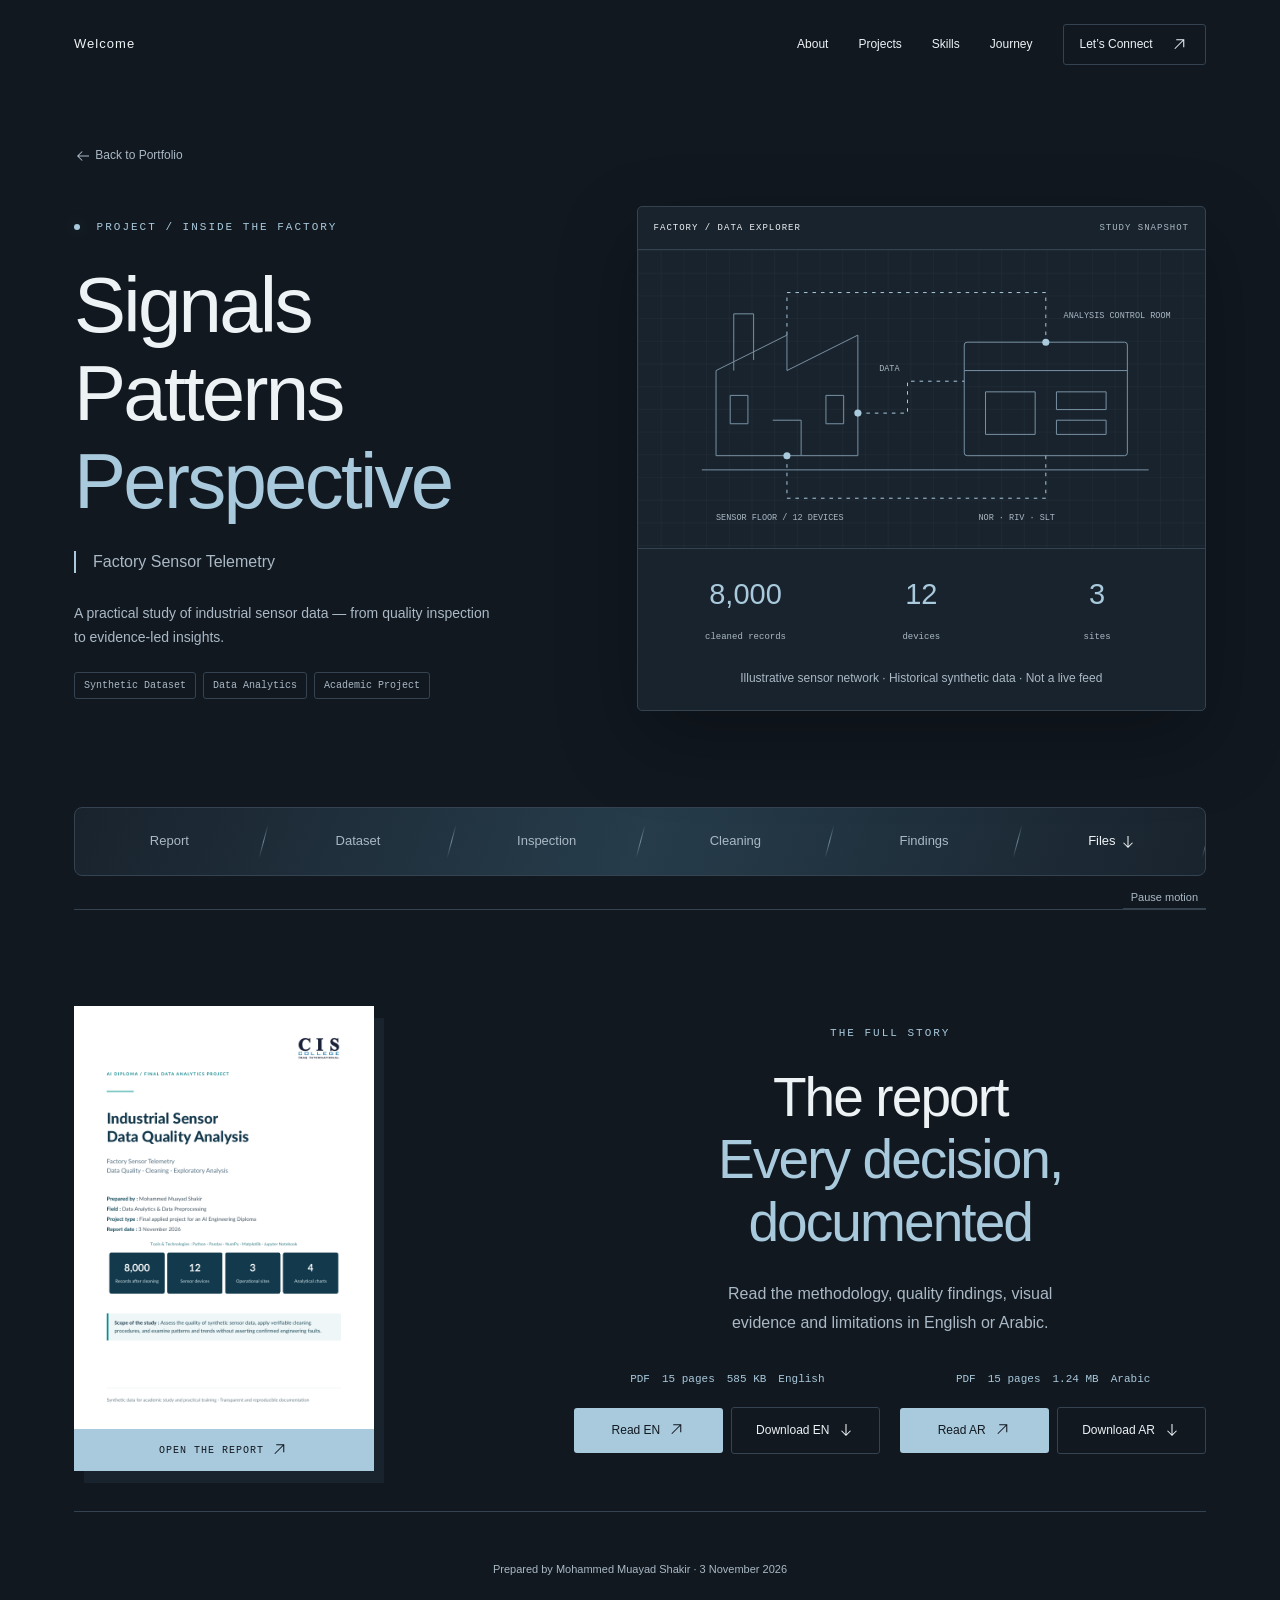
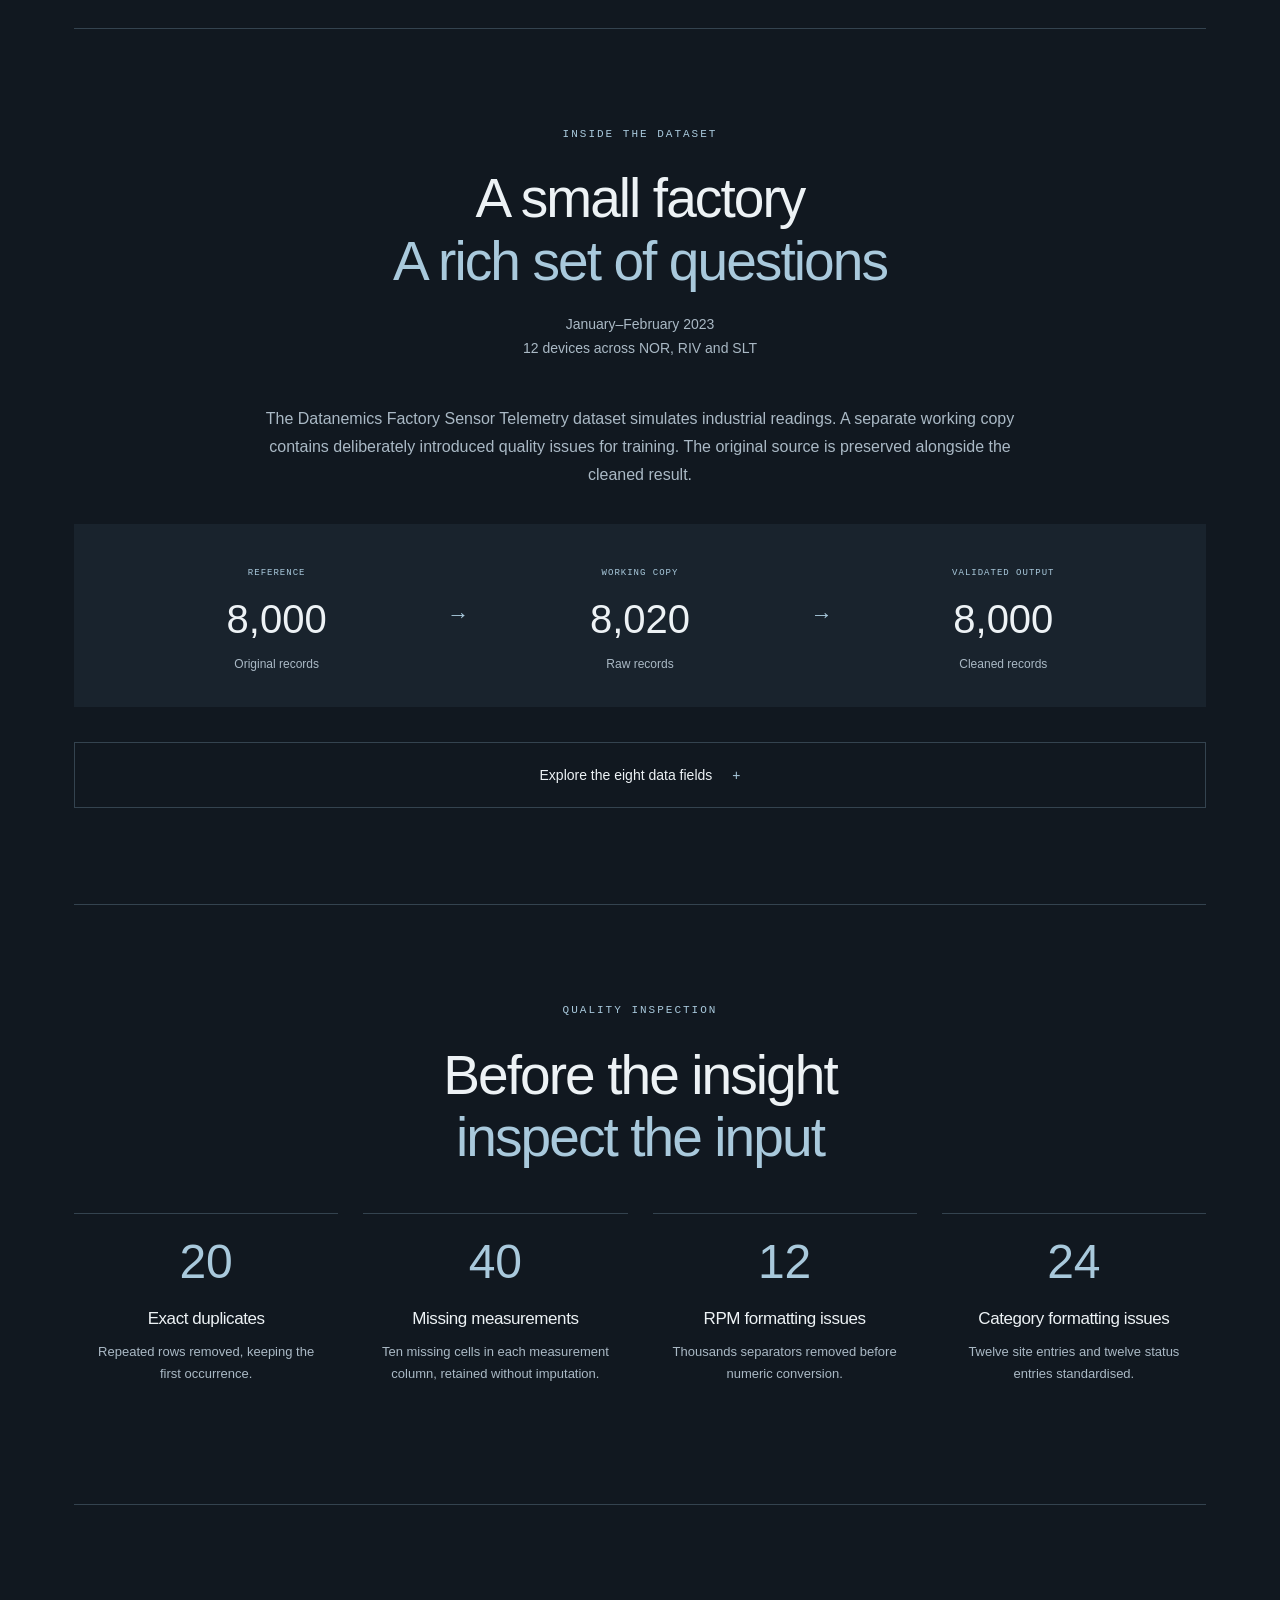
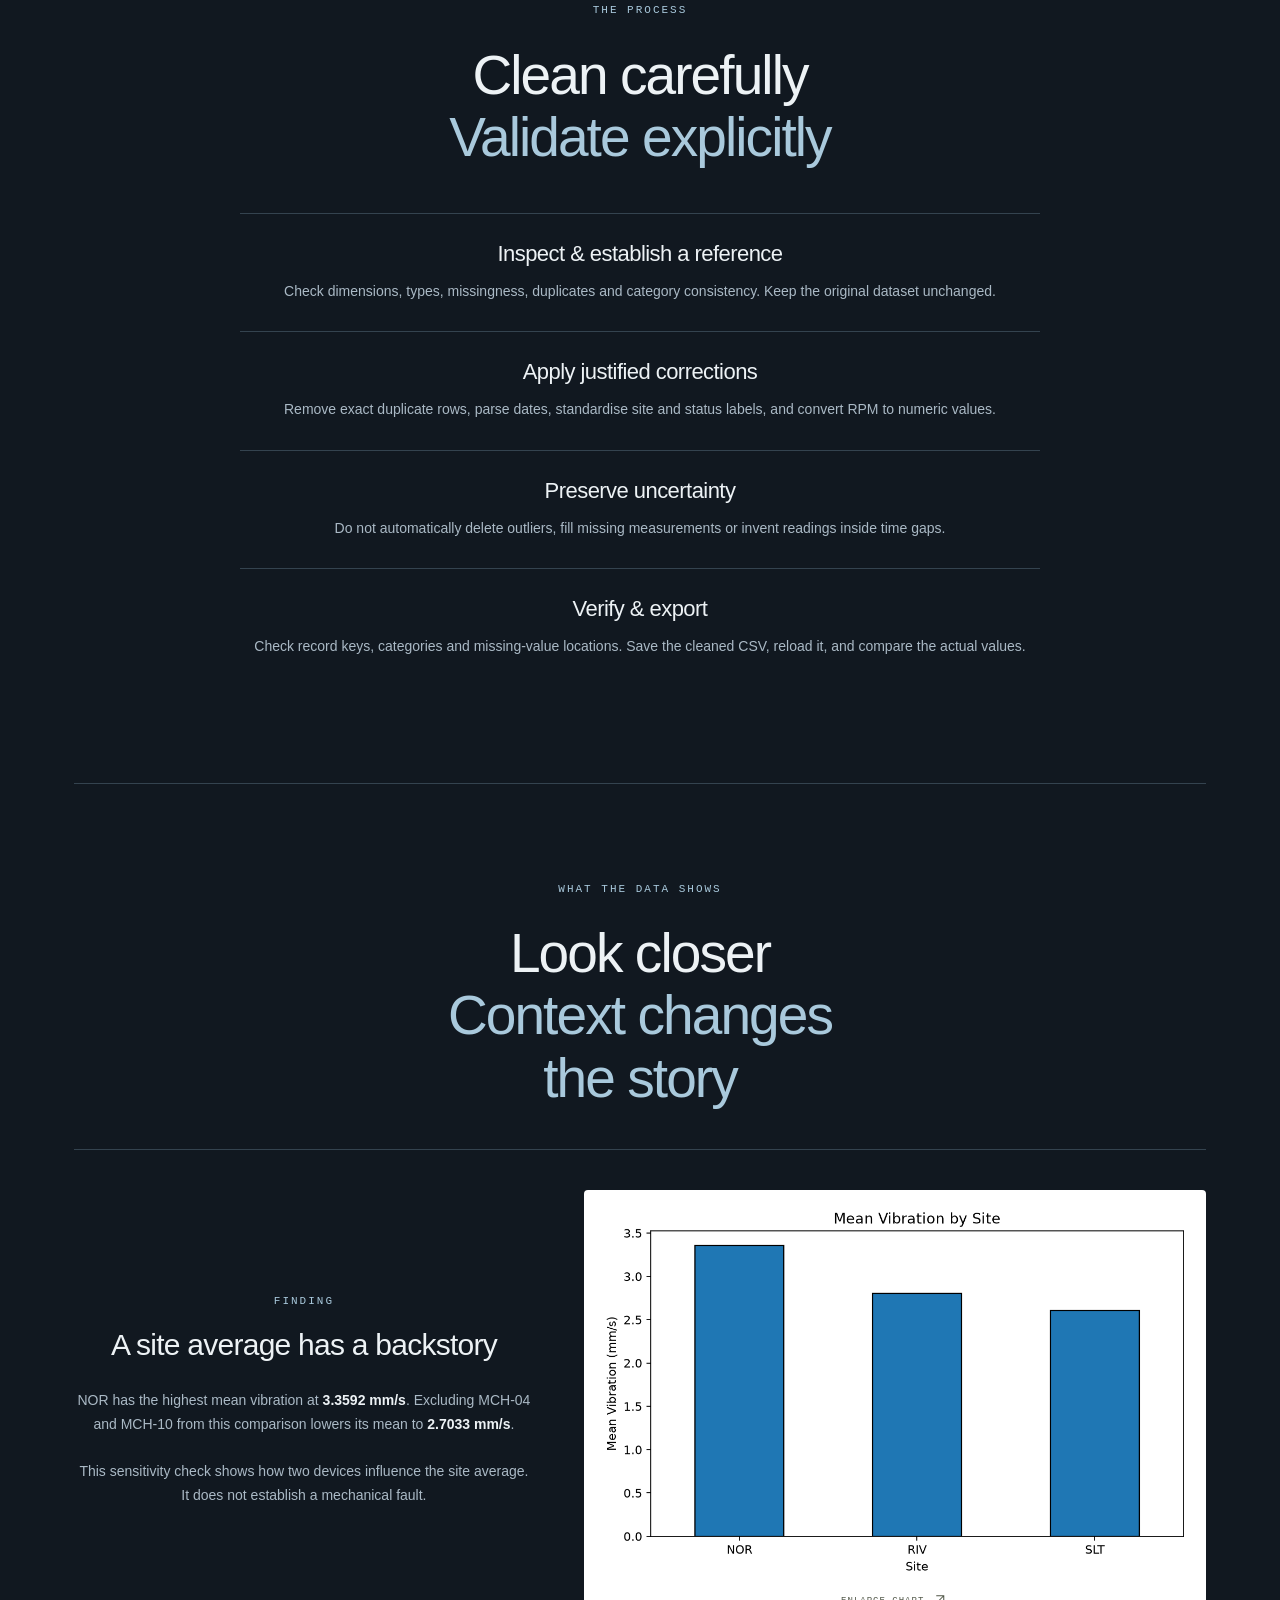
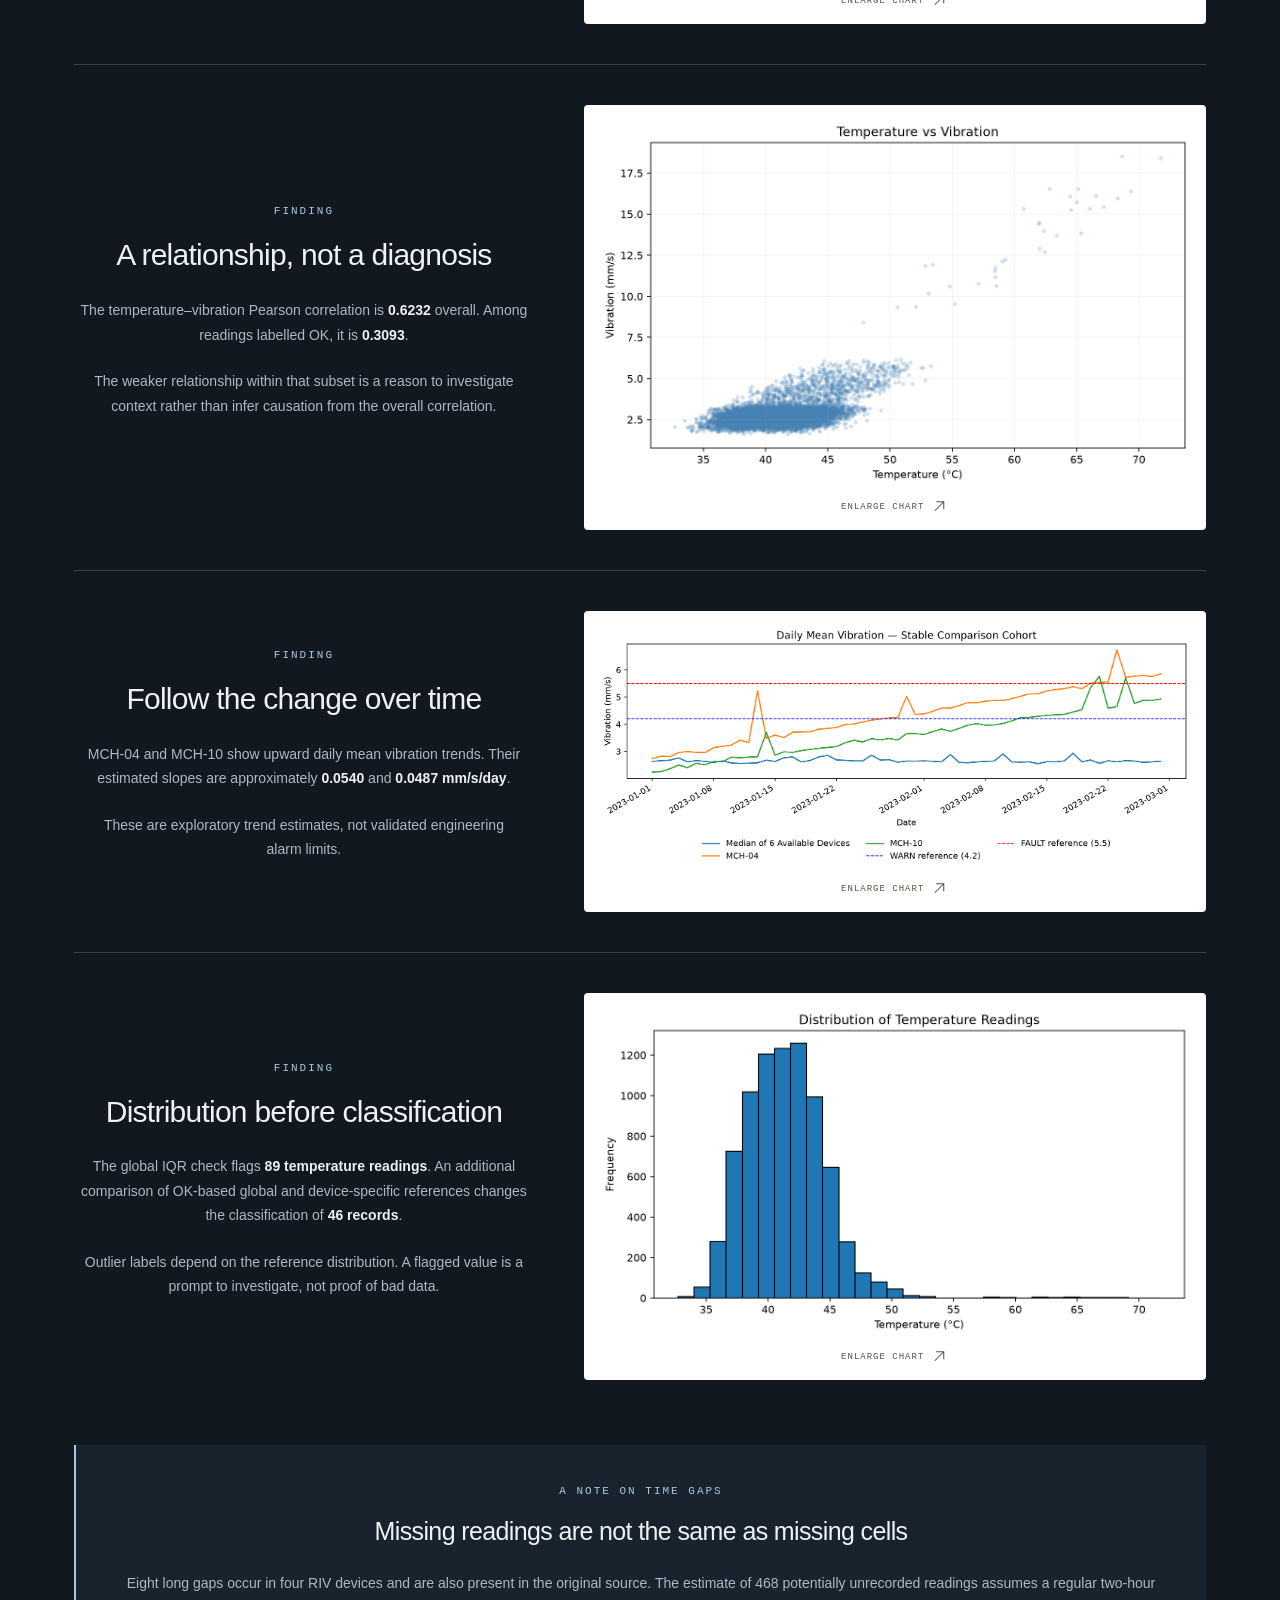
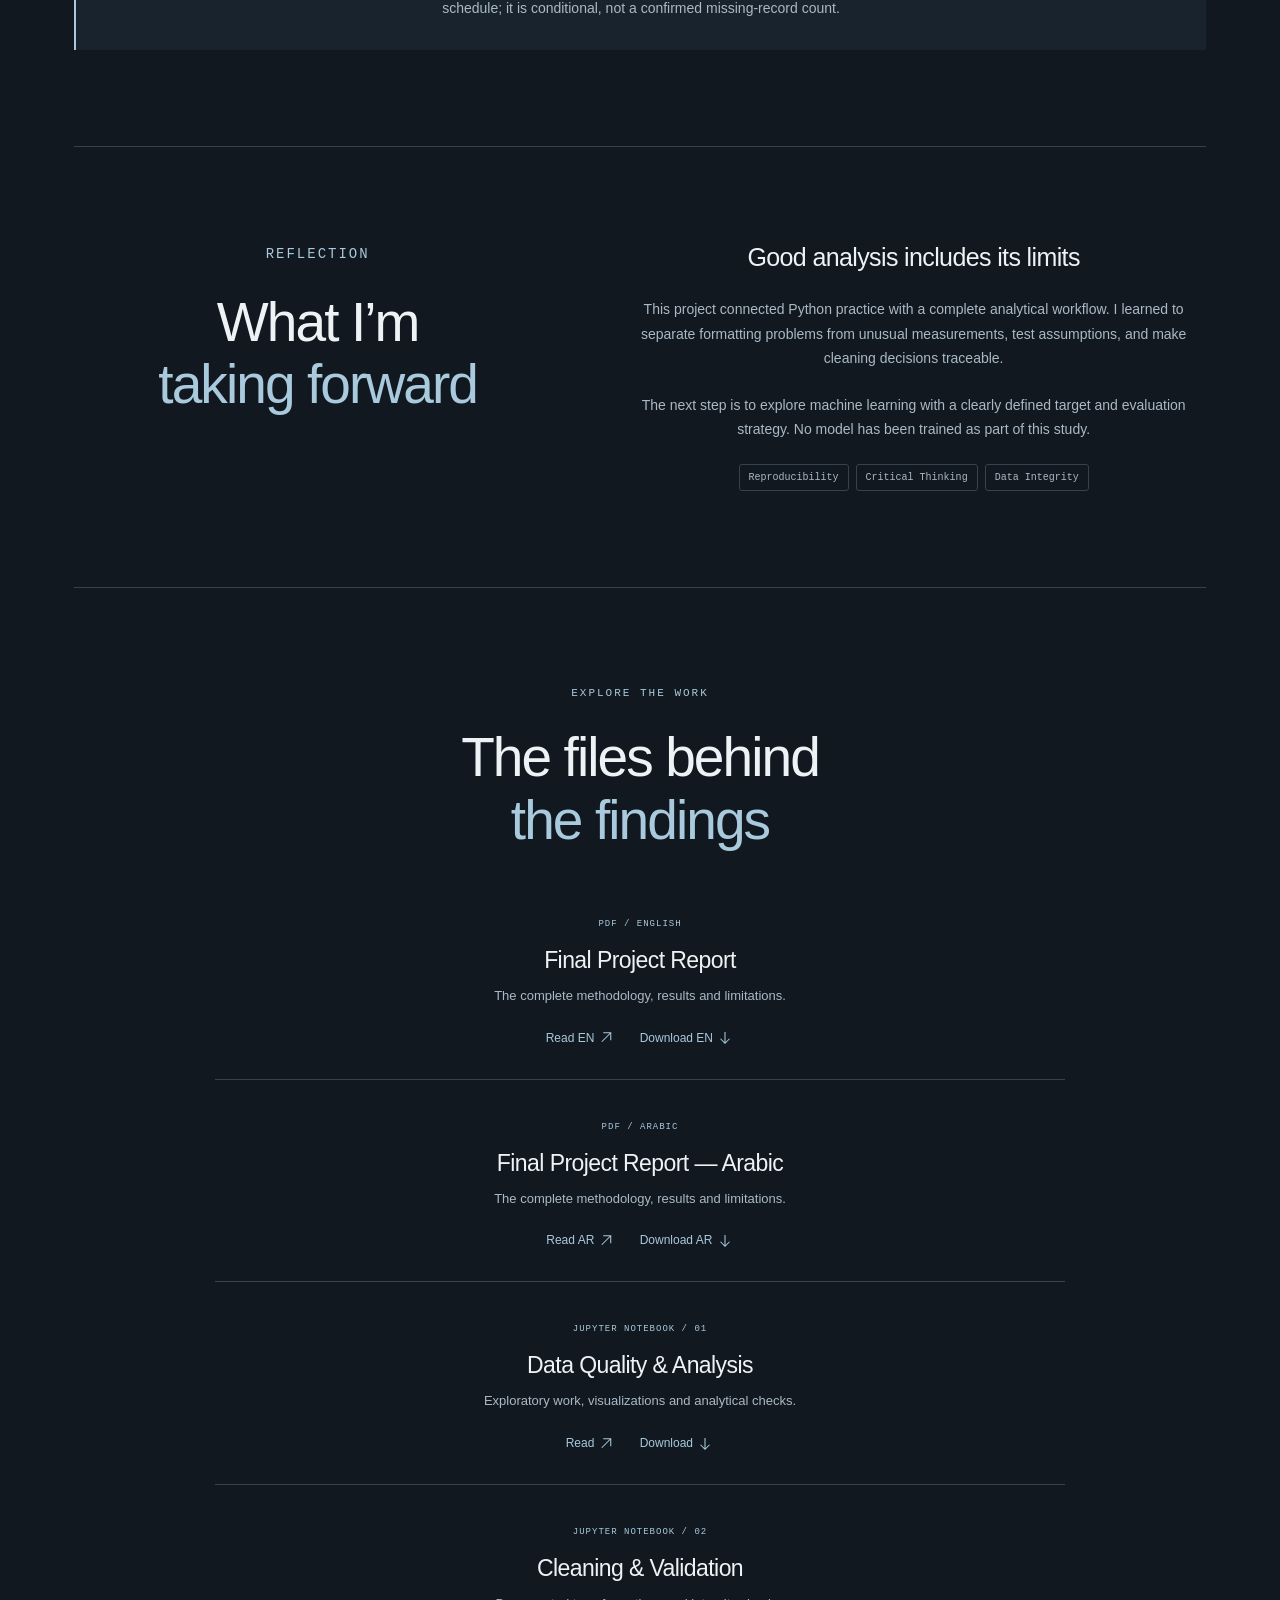
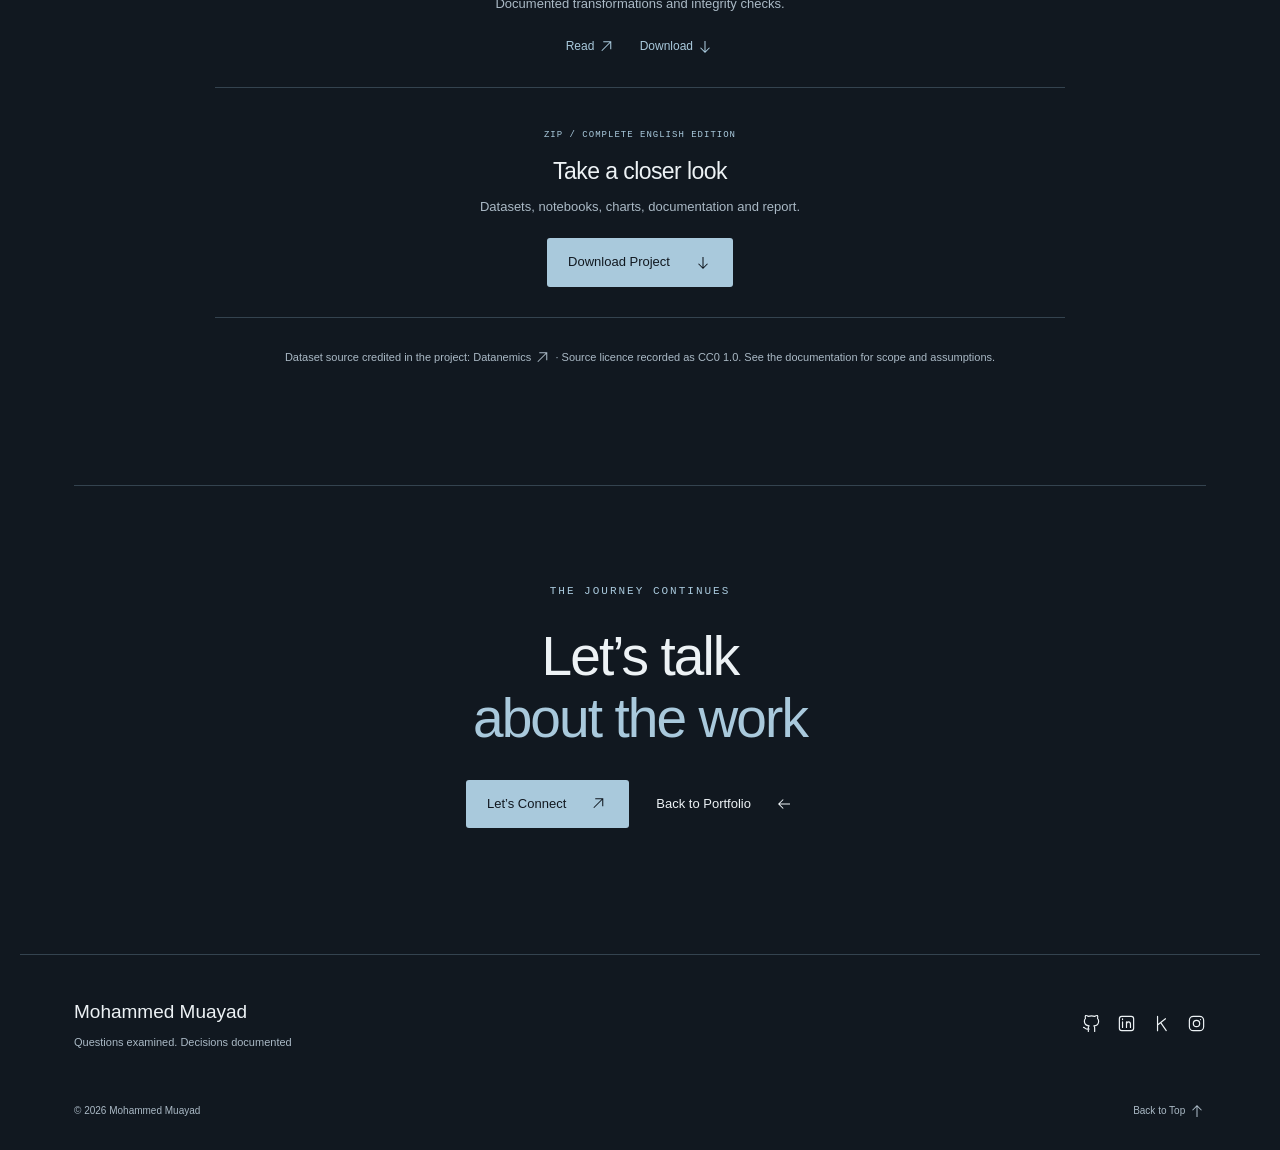
==== factory/index.html @ 5e6ec601 "Publish reviewed portfolio with bilingual reports and versioned assets" ====
<!doctype html><html lang="en"><head><meta charset="utf-8"><meta name="robots" content="noindex"><meta http-equiv="refresh" content="0;url=../factory.html"><title>Factory Sensor Telemetry</title><script>location.replace("../factory.html"+location.hash)</script></head><body><a href="../factory.html">Open the case study</a></body></html>
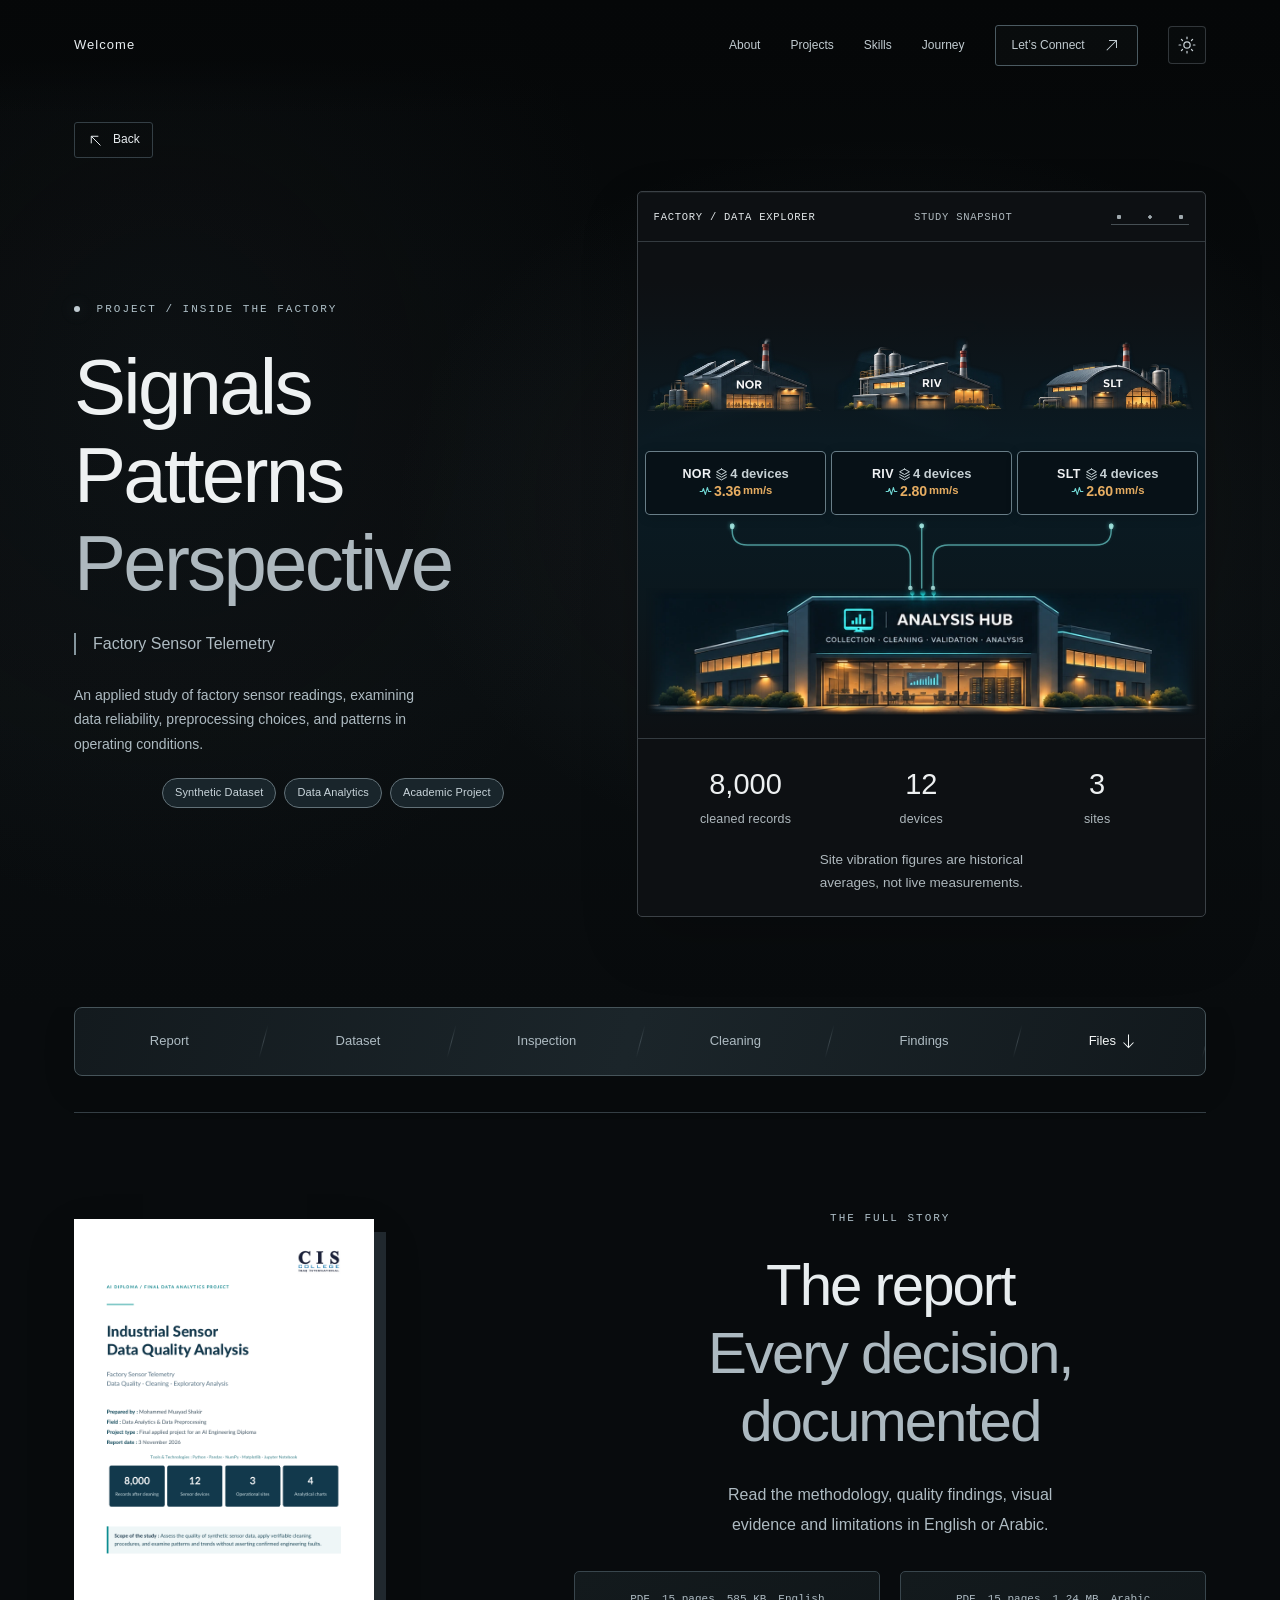
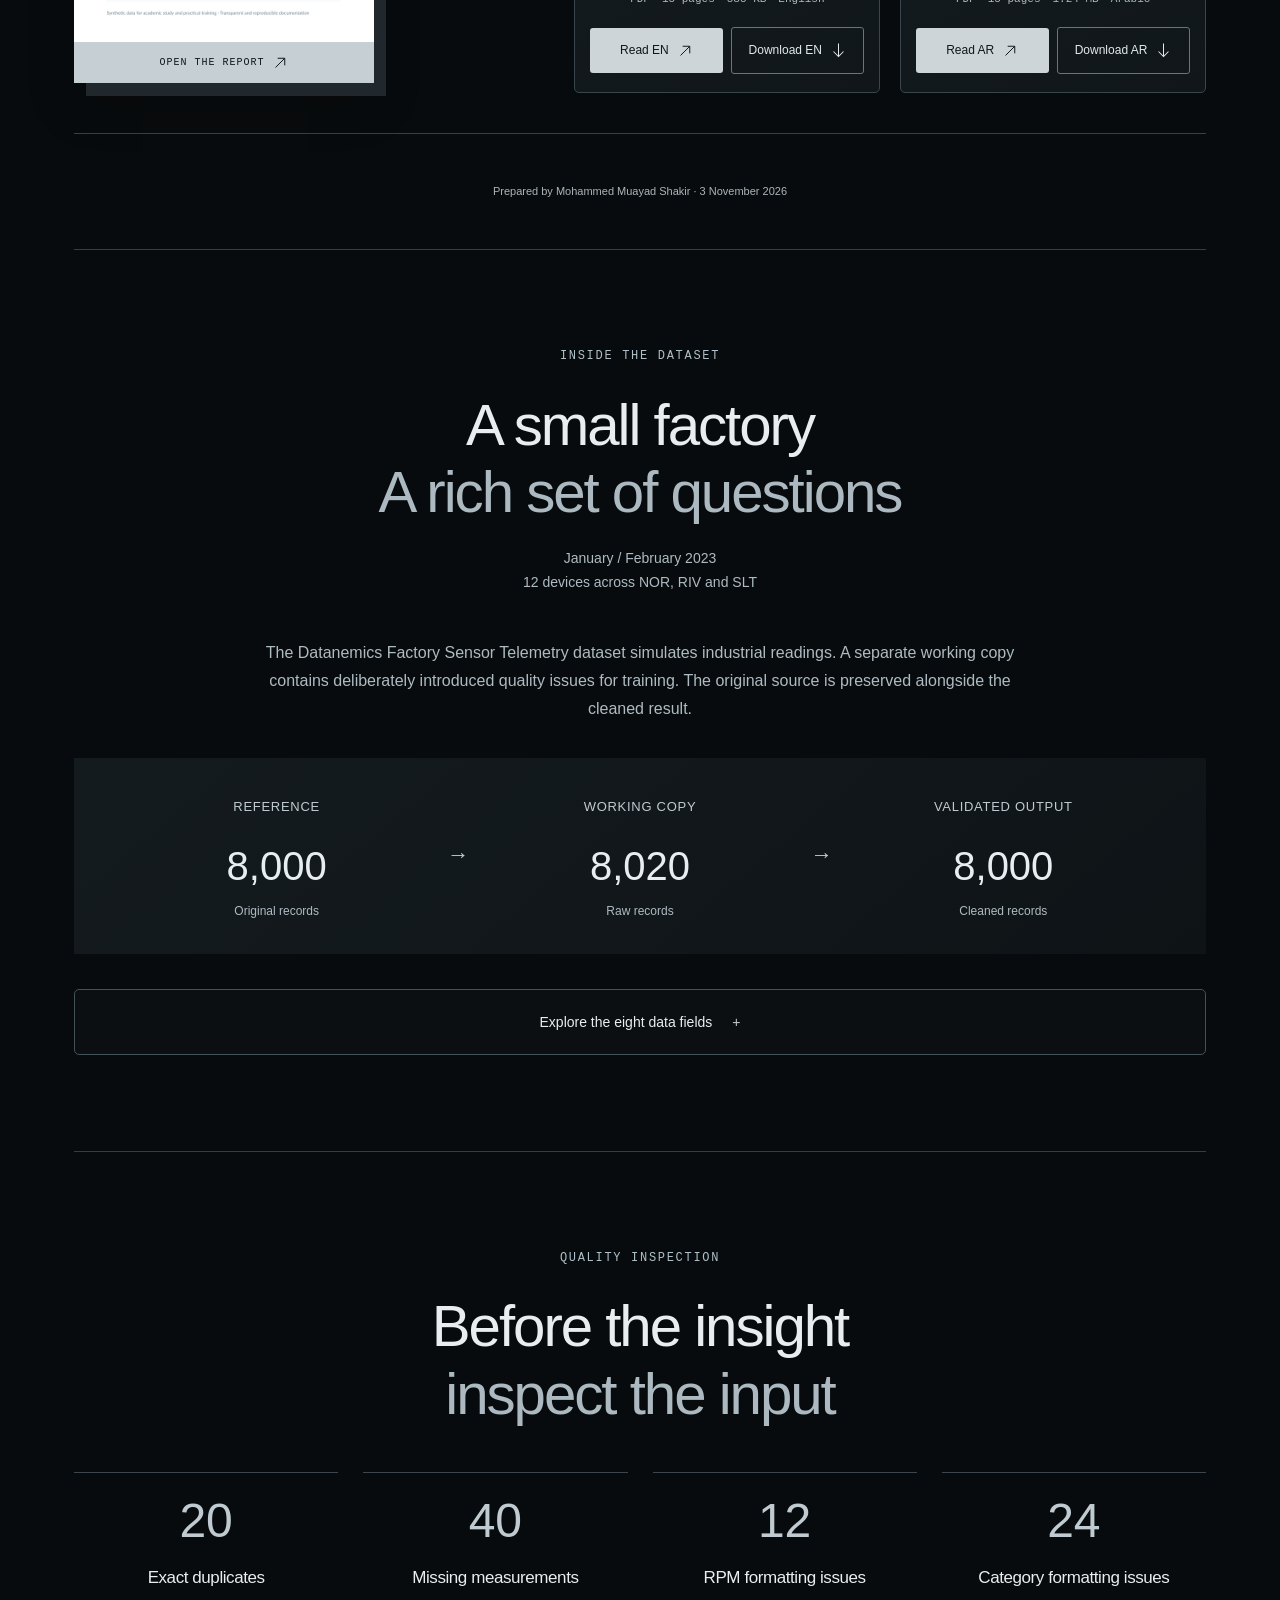
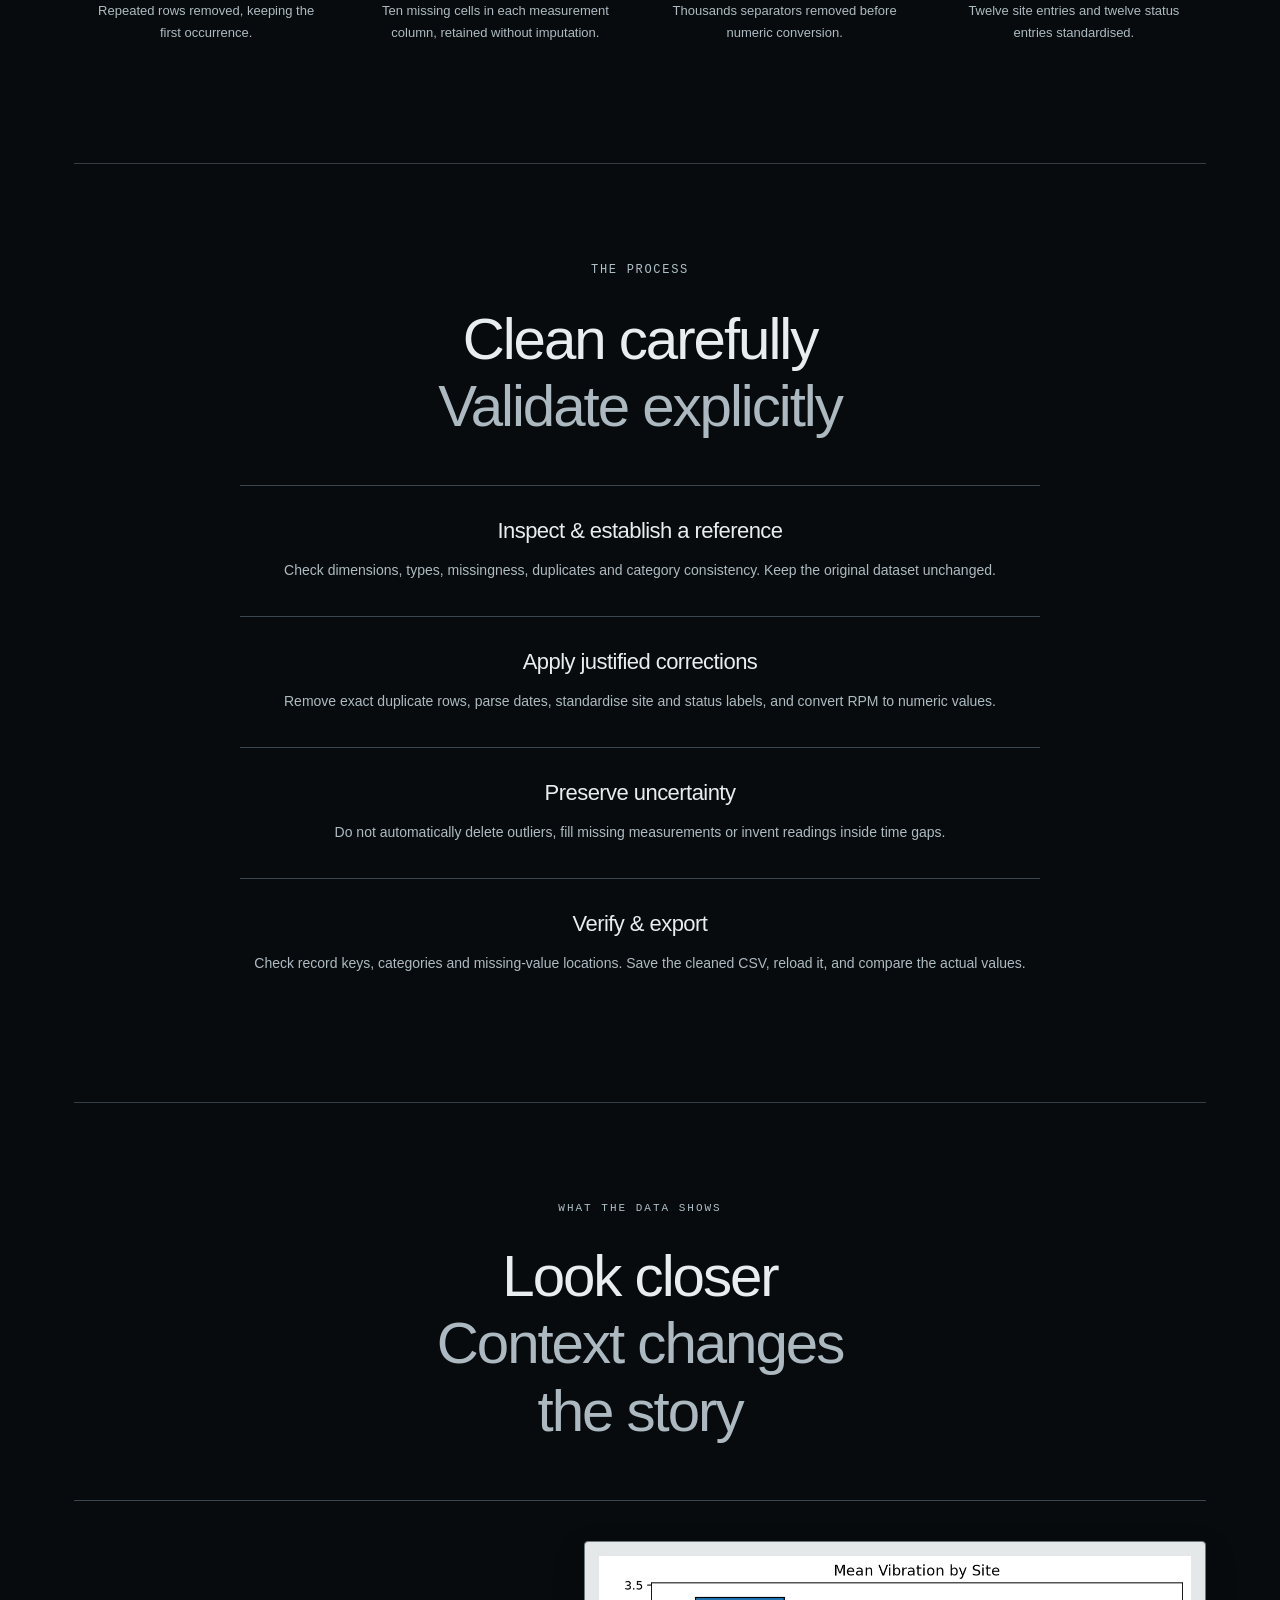
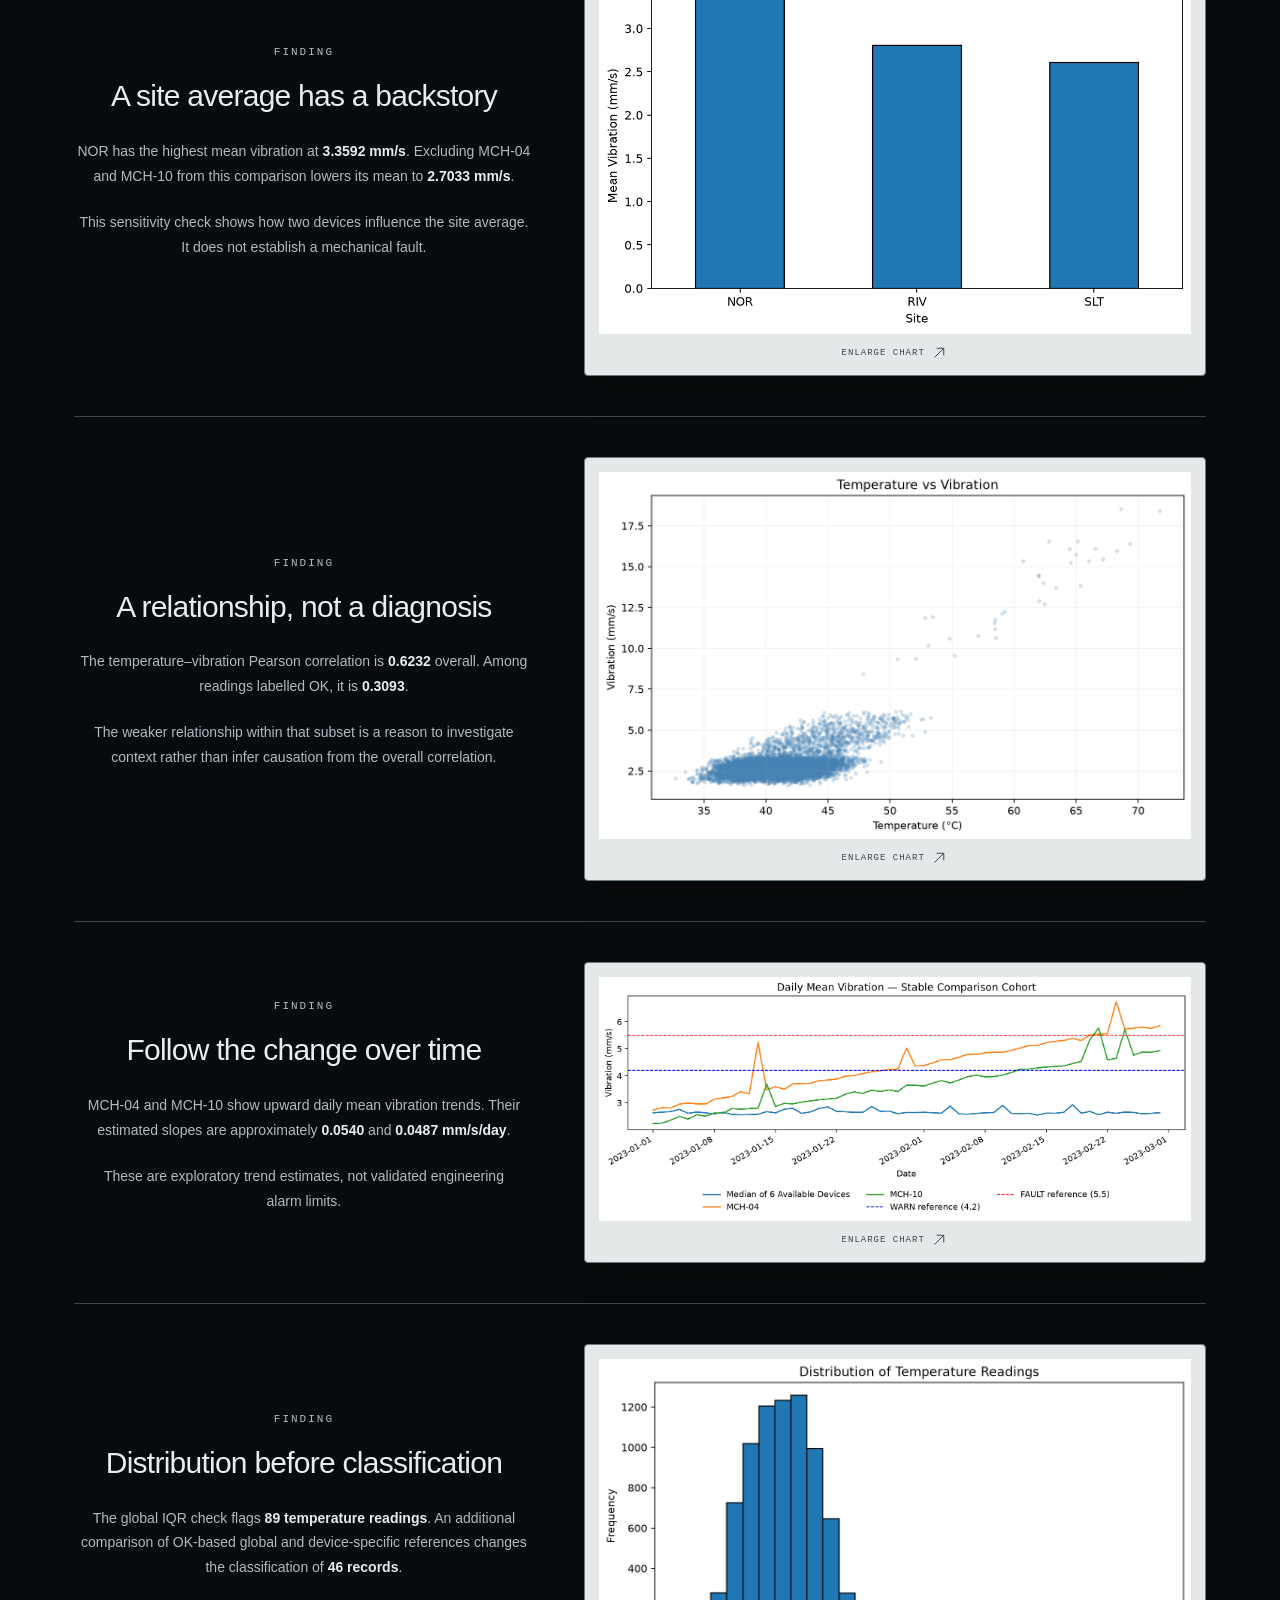
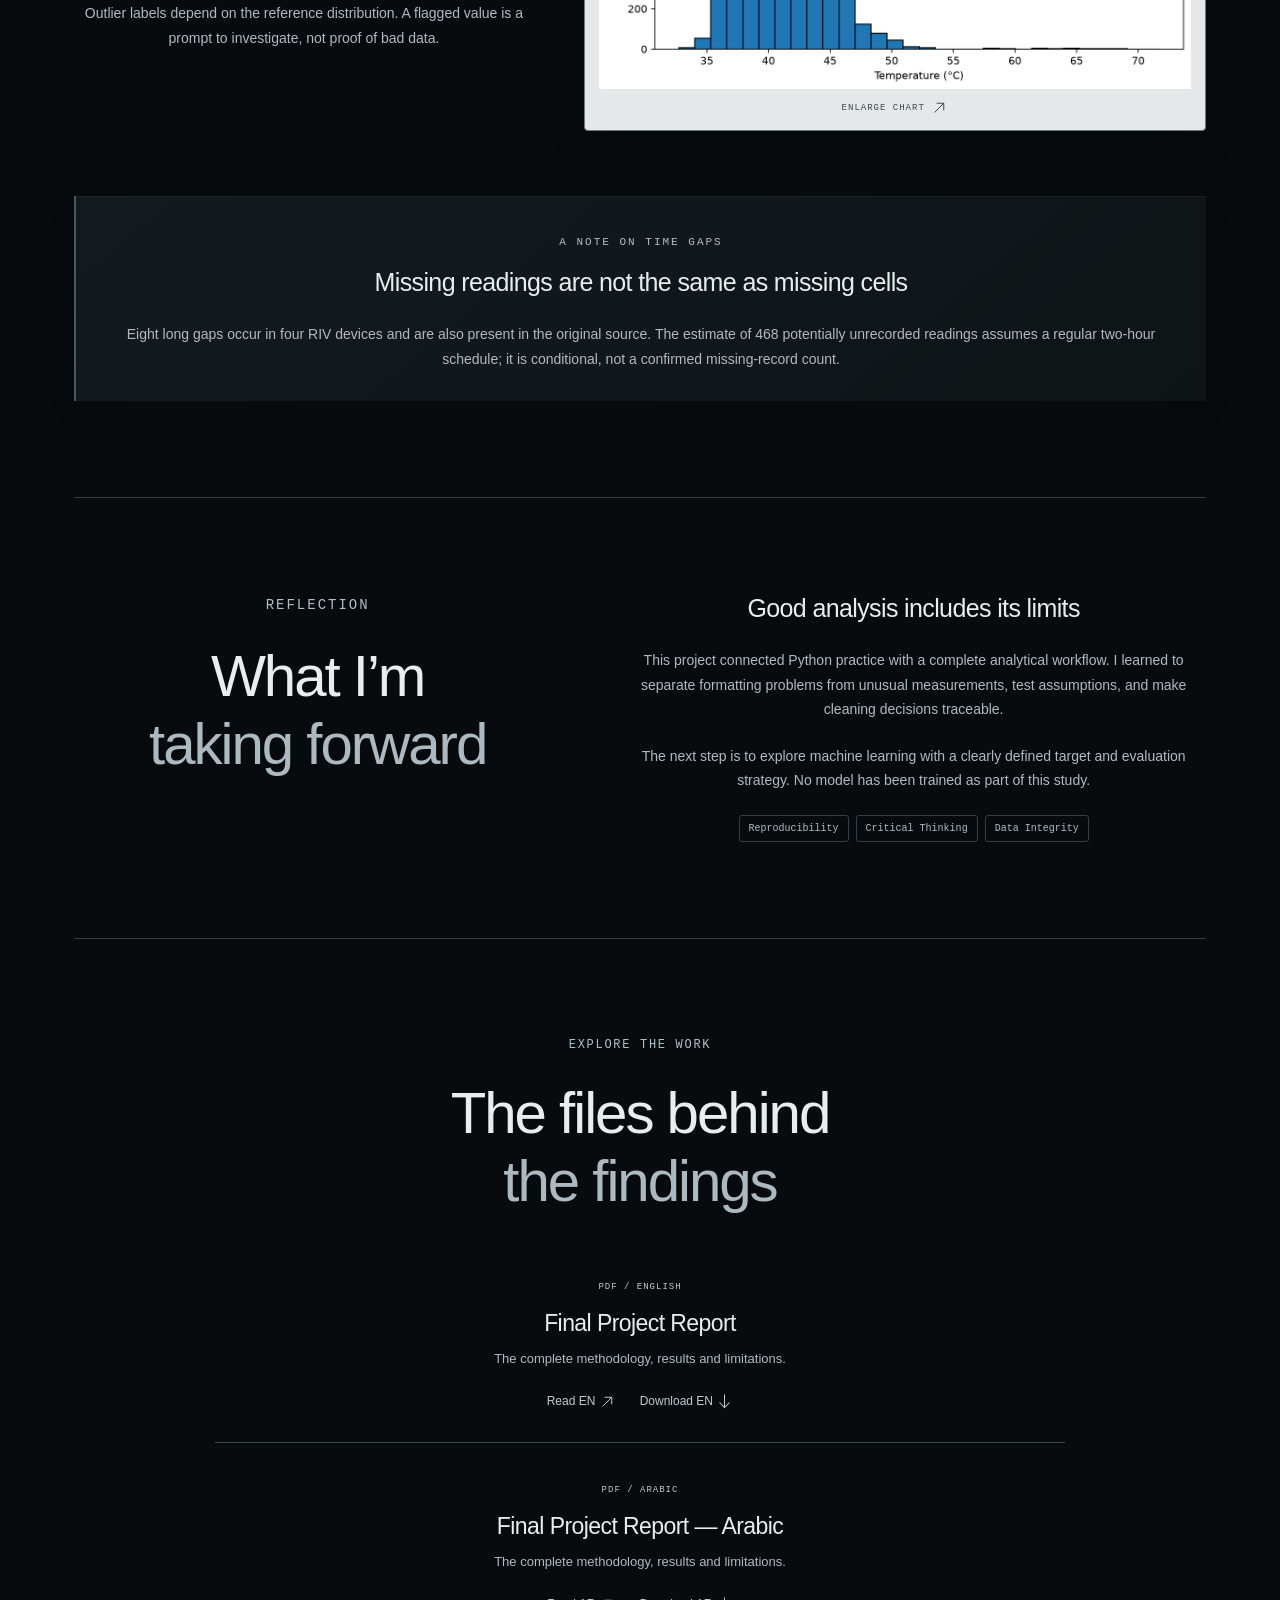
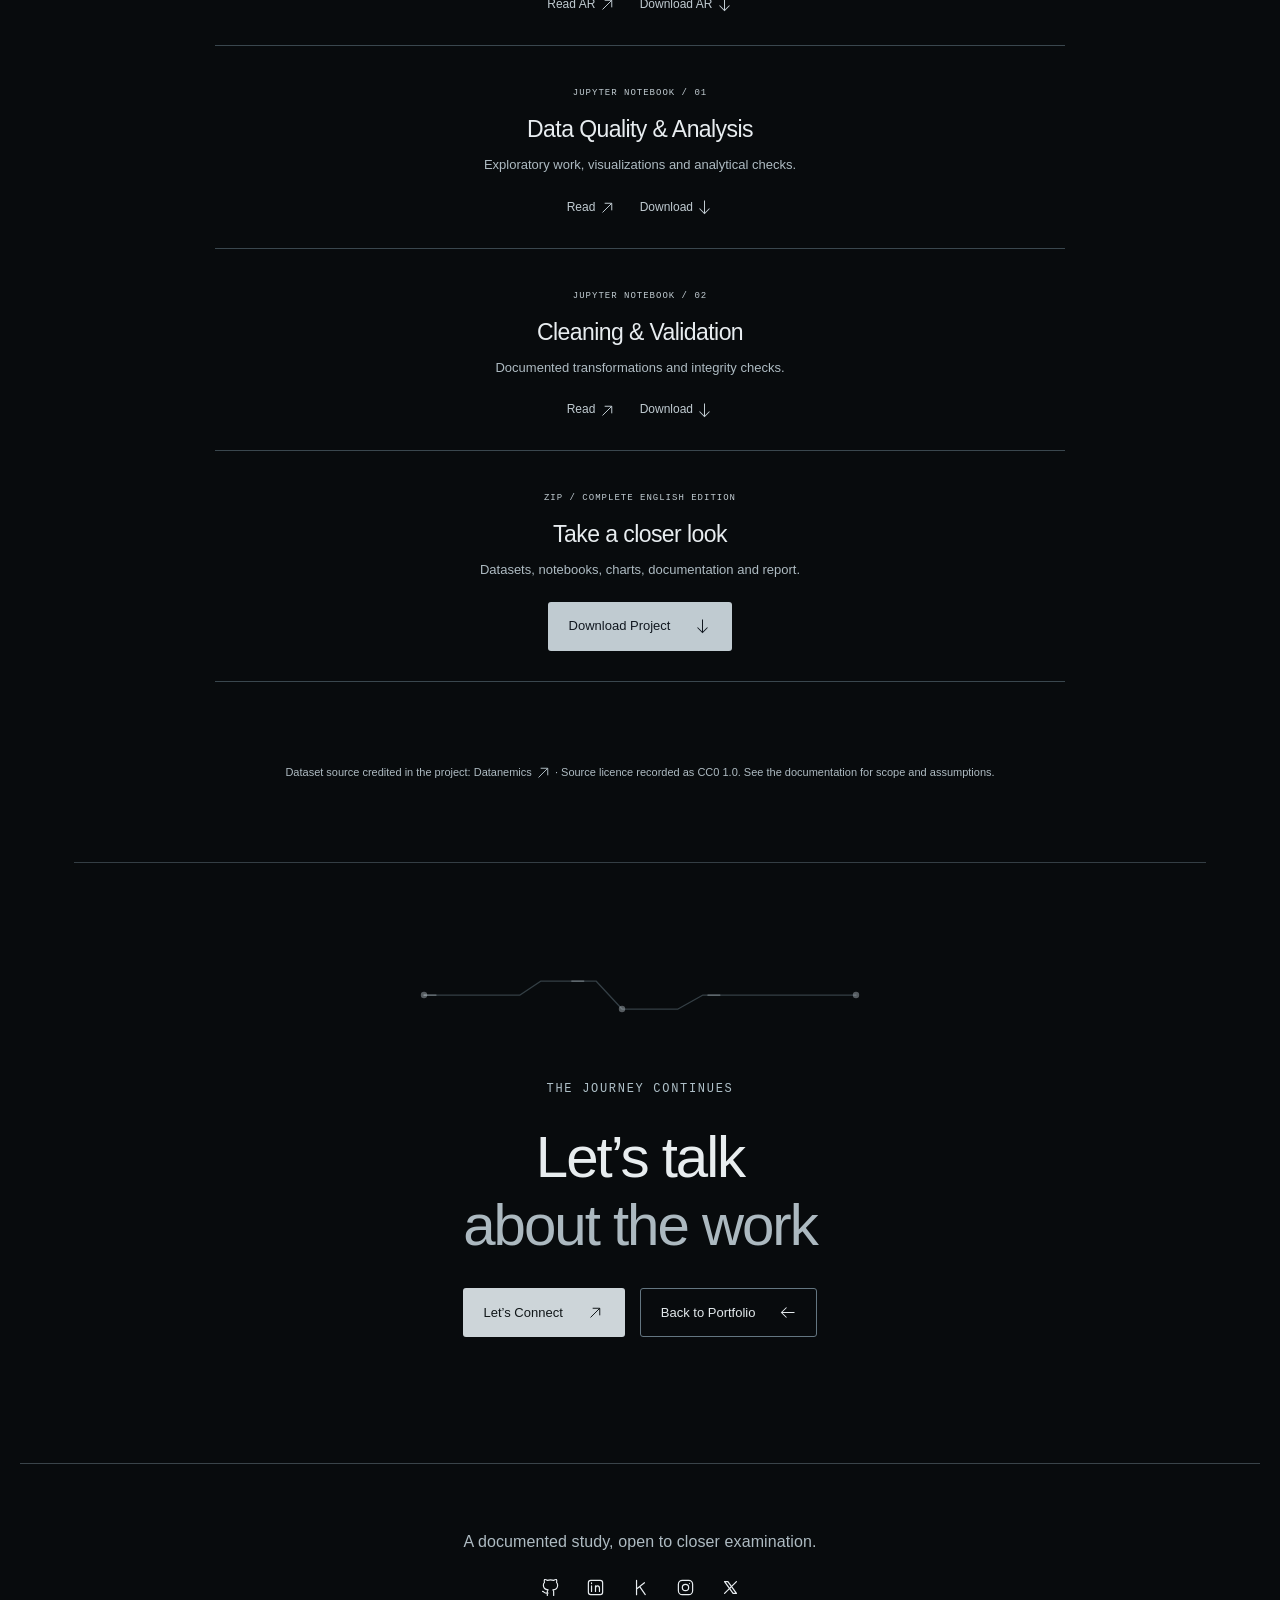
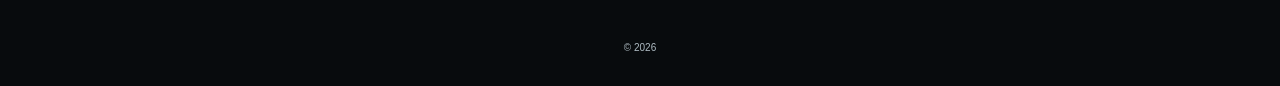
==== commit 73060bfe: "Deploy Dark Signal V2 Experience 1.1 FINAL (2026-11-10)" ====
--- a/factory/index.html
+++ b/factory/index.html
@@ -1 +1 @@
-<!doctype html><html lang="en"><head><meta charset="utf-8"><meta name="robots" content="noindex"><meta http-equiv="refresh" content="0;url=../factory.html"><title>Factory Sensor Telemetry</title><script>location.replace("../factory.html"+location.hash)</script></head><body><a href="../factory.html">Open the case study</a></body></html>+<!doctype html><html lang="en"><head><meta charset="utf-8"><meta name="robots" content="noindex"><meta name="viewport" content="width=device-width,initial-scale=1"><meta http-equiv="refresh" content="0;url=../factory.html"><title>Factory Sensor Telemetry</title><script>location.replace("../factory.html"+location.hash)</script></head><body><p><a href="../factory.html">Open the Factory Sensor Telemetry study</a></p></body></html>
